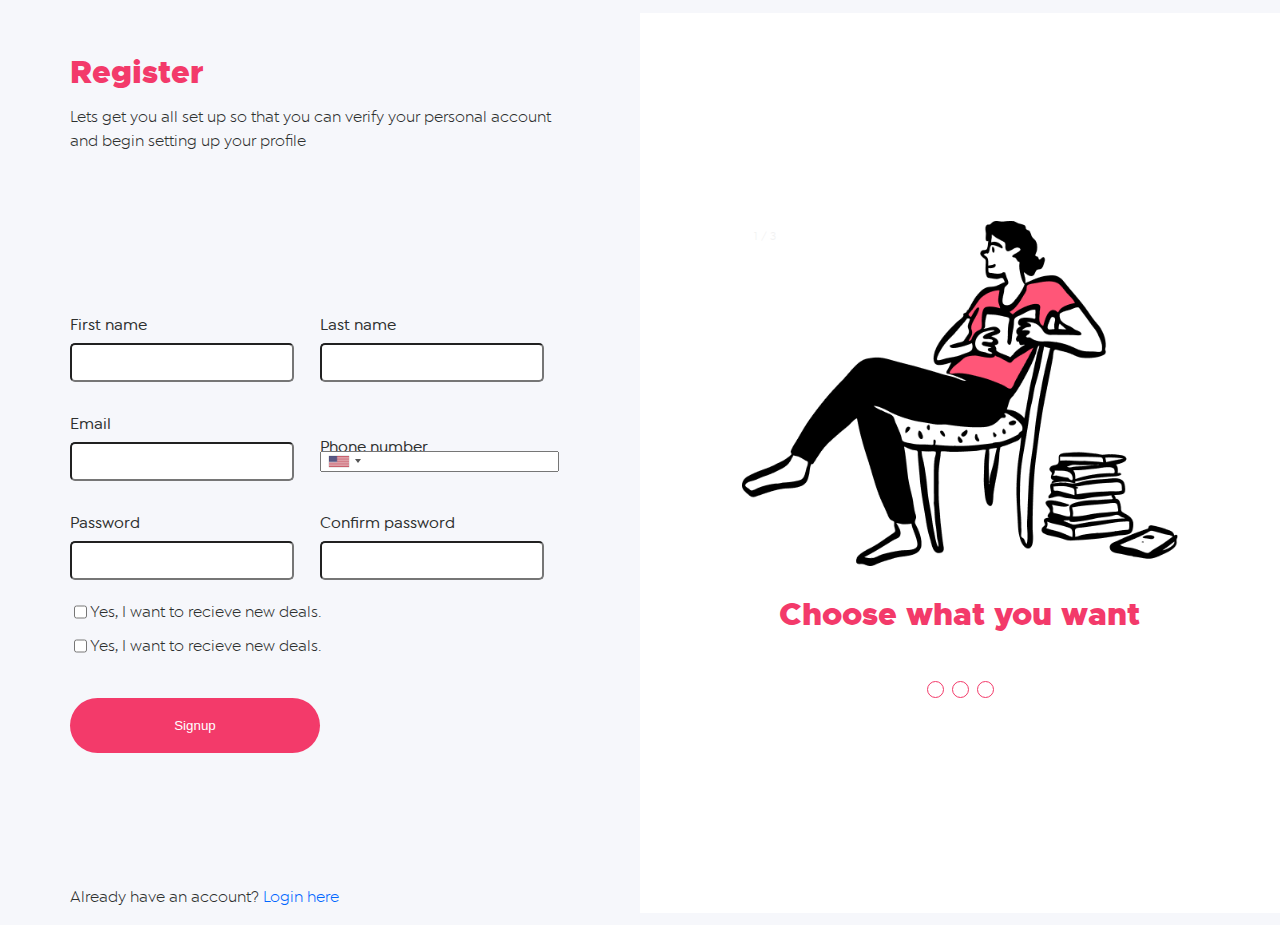
==== index.html @ 40d0e4e1 "Slider changes complete" ====
<!DOCTYPE html>
<!DOCTYPE html>
<html lang="en">
<head>
  <meta charset="UTF-8">
  <meta http-equiv="X-UA-Compatible" content="IE=edge">
  <meta name="viewport" content="width=device-width, initial-scale=1.0">
  <title>Signup</title>
  <link rel="stylesheet" href="css/style.css">
  <link rel="stylesheet" href="css/slider.css">
  <link rel="stylesheet" href="css/intlTelInput.css">
</head>
<body>
  <div class="content grid col-2 justify-center align-center">
    <div class="content-left-side">
      <div class="heading">
        <h1>Register</h1>
        <p>Lets get you all set up so that you can verify your personal account and begin setting up your profile</p>
      </div>

      <form class="form" action="">
        <div class="grid col-2 align-center">
          <div>
            <div class="textbox">
              <span>First name</span>
              <input type="text" class="text-input">
            </div>
          </div>
          <div>
            <div class="textbox">
              <span>Last name</span>
              <input type="text" class="text-input">
            </div>
          </div>
        </div>

        <div class="grid col-2 align-center mt-30">
          <div>
            <div class="textbox">
              <span>Email</span>
              <input type="text" class="text-input">
            </div>
          </div>
          <div>
            <div class="textbox">
              <span>Phone number</span>
              <input type="text" id="phone" name="phone" type="tel">
            </div>
          </div>
        </div>

        <div class="grid col-2 align-center mt-30">
          <div>
            <div class="textbox">
              <span>Password</span>
              <input type="text" class="text-input">
            </div>
          </div>
          <div>
            <div class="textbox">
              <span>Confirm password</span>
              <input type="text" class="text-input">
            </div>
          </div>
        </div>

        <!--checkbox-->
        <div class="checkbox mt-20">
          <div class="flex checkbox-input">
            <input type="checkbox" class="check-box">
            <span>Yes, I want to recieve new deals.</span>
          </div>
          <div class="flex checkbox-input">
            <input type="checkbox" class="check-box">
            <span>Yes, I want to recieve new deals.</span>
          </div>
        </div>

        <!--signup btn-->
        <div class="su-btn grid col-2">
          <button type="submit" class="mt-30 button red-btn">Signup</button>
        </div>

        <!--link-->
        <p class="login-link">Already have an account? <a href="#">Login here</a></p>
      </form>
    </div>

    <div class="image-right-side">
      <div>
        <div class="slideshow-container">

          <!-- Full-width images with number and caption text -->
          <div class="mySlides fade">
            <div class="numbertext">1 / 3</div>
            <img src="images/signup/1.png">
            <h1>Choose what you want</h1>
          </div>
        
          <div class="mySlides fade">
            <div class="numbertext">2 / 3</div>
            <img src="images/signup/su-2.svg">
            <h1>Buy for yourself or Send your gift to your loved one</h1>
          </div>
        
          <div class="mySlides fade">
            <div class="numbertext">3 / 3</div>
            <img src="images/signup/su-3.svg">
            <h1>Paid by you recieved by your loved one</h1>
          </div>
        
          <!-- Next and previous buttons -->
          <a class="prev" onclick="plusSlides(-1)">&#10094;</a>
          <a class="next" onclick="plusSlides(1)">&#10095;</a>
        </div>
        <br>
        
        <!-- The dots/circles -->
        <div style="text-align:center">
          <span class="dot" onclick="currentSlide(1)"></span>
          <span class="dot" onclick="currentSlide(2)"></span>
          <span class="dot" onclick="currentSlide(3)"></span>
        </div>
      </div>
    </div>
  </div>
<script src="js/jquery.min.js"></script>
<script src="js/intlTelInput.js"></script>
<script src="js/script.js"></script>
<script src="js/slider.js"></script>
<script>
  var input = document.querySelector("#phone");
  window.intlTelInput(input, {
    // allowDropdown: false,
    // autoHideDialCode: false,
    // autoPlaceholder: "off",
    // dropdownContainer: document.body,
    // excludeCountries: ["us"],
    // formatOnDisplay: false,
    // geoIpLookup: function(callback) {
    //   $.get("http://ipinfo.io", function() {}, "jsonp").always(function(resp) {
    //     var countryCode = (resp && resp.country) ? resp.country : "";
    //     callback(countryCode);
    //   });
    // },
    // hiddenInput: "full_number",
    // initialCountry: "auto",
    // localizedCountries: { 'de': 'Deutschland' },
    // nationalMode: false,
    // onlyCountries: ['us', 'gb', 'ch', 'ca', 'do'],
    // placeholderNumberType: "MOBILE",
    // preferredCountries: ['cn', 'jp'],
    // separateDialCode: true,
    utilsScript: "build/js/utils.js",
  });
</script>
</body>
</html>
---- css/style.css ----
@font-face {
  font-family: 'metropolisblack';
  src: url("../fonts/metropolis-black-webfont.woff2") format("woff2"), url("../fonts/metropolis-black-webfont.woff") format("woff");
  font-weight: normal;
  font-style: normal;
}

@font-face {
  font-family: 'metropolisbold';
  src: url("../fonts/metropolis-bold-webfont.woff2") format("woff2"), url("../fonts/metropolis-bold-webfont.woff") format("woff");
  font-weight: normal;
  font-style: normal;
}

@font-face {
  font-family: 'goldplaybold';
  src: url("../fonts/goldplay-bold-webfont.woff2") format("woff2"), url("../fonts/goldplay-bold-webfont.woff") format("woff");
  font-weight: normal;
  font-style: normal;
}

@font-face {
  font-family: 'goldplaymedium';
  src: url("../fonts/goldplay-medium-webfont.woff2") format("woff2"), url("../font/goldplay-medium-webfont.woff") format("woff");
  font-weight: normal;
  font-style: normal;
}

@font-face {
  font-family: 'goldplayregular';
  src: url("../fonts/goldplay-regular-webfont.woff2") format("woff2"), url("../font/goldplay-regular-webfont.woff") format("woff");
  font-weight: normal;
  font-style: normal;
}

@font-face {
  font-family: 'goldplaysemibold';
  src: url("../fonts/goldplay-semibold-webfont.woff2") format("woff2"), url("../fonts/goldplay-semibold-webfont.woff") format("woff");
  font-weight: normal;
  font-style: normal;
}

.grid {
  display: -ms-grid;
  display: grid;
}

.align-center {
  -webkit-box-align: center;
      -ms-flex-align: center;
          align-items: center;
}

.justify-center {
  -webkit-box-pack: center;
      -ms-flex-pack: center;
          justify-content: center;
}

.flex {
  display: -webkit-box;
  display: -ms-flexbox;
  display: flex;
  -ms-flex-wrap: wrap;
      flex-wrap: wrap;
}

.col-2 {
  -ms-grid-columns: 1fr 1fr;
      grid-template-columns: 1fr 1fr;
}

.col-12 {
  -ms-grid-columns: 1fr;
      grid-template-columns: 1fr;
}

h1, h2, h3, h4, h5, h6 {
  font-family: "metropolisblack";
  color: #F33A6A;
}

button {
  border: none;
  outline: none;
  border-radius: 50px;
  cursor: pointer;
  -webkit-transition: 0.3s ease-out;
  transition: 0.3s ease-out;
}

button:hover {
  -webkit-transition: 0.3s ease-in;
  transition: 0.3s ease-in;
  -webkit-box-shadow: 0px 0px 10px 0px #F33A6A;
          box-shadow: 0px 0px 10px 0px #F33A6A;
}

a {
  text-decoration: none;
  color: #0066FF;
}

.container {
  width: 1740px;
  margin: 0 auto;
}

.mt-20 {
  margin-top: 1.25rem;
}

.mt-30 {
  margin-top: 1.875rem;
}

.red-btn {
  background: #F33A6A;
  color: #ffffff;
}

.button {
  padding: 20px 10px;
  text-align: center;
}

body {
  color: #2E302F;
  font-family: "goldplayregular";
  background: #F6F7FB;
  line-height: 1.5rem;
  margin: 0;
  padding: 0;
}

body .content .content-left-side {
  margin: 0px 70px;
}

body .content .content-left-side .heading {
  margin: 60px 0px 160px;
}

body .content .content-left-side .form {
  margin-top: 80px;
}

body .content .content-left-side .form .textbox {
  position: relative;
}

body .content .content-left-side .form .textbox span {
  position: absolute;
  top: 0;
  left: 0;
  font-family: "goldplaymedium";
}

body .content .content-left-side .form .textbox .text-input {
  margin: 30px 0 0;
  padding: 10px 10px;
  border-radius: 5px;
  outline: none;
  width: 80%;
}

body .content .content-left-side .form .checkbox .checkbox-input {
  margin: 0 0 0.625rem 0;
}

body .content .content-left-side .form .login-link {
  margin-top: 132px;
}

body .content .image-right-side {
  background: #ffffff;
  height: 100vh;
  display: -webkit-box;
  display: -ms-flexbox;
  display: flex;
  -webkit-box-align: center;
      -ms-flex-align: center;
          align-items: center;
  -webkit-box-pack: center;
      -ms-flex-pack: center;
          justify-content: center;
}

body .content .image-right-side img {
  width: 100%;
}
/*# sourceMappingURL=style.css.map */
---- css/slider.css ----
/* Slideshow container */
.slideshow-container {
    max-width: 1000px;
    position: relative;
    margin: auto;
  }
  
  /* Hide the images by default */
  .mySlides {
    display: none;
    text-align: center;
    width: 80%;
    margin: 0 auto;
    line-height: 1.3;
  }
  
  /* Next & previous buttons */
  .prev, .next {
    cursor: pointer;
    position: absolute;
    top: 50%;
    width: auto;
    margin-top: -22px;
    padding: 16px;
    color: white;
    font-weight: bold;
    font-size: 18px;
    transition: 0.6s ease;
    border-radius: 0 3px 3px 0;
    user-select: none;
  }
  
  /* Position the "next button" to the right */
  .next {
    right: 0;
    border-radius: 3px 0 0 3px;
  }
  
  /* On hover, add a black background color with a little bit see-through */
  .prev:hover, .next:hover {
    background-color: rgba(0,0,0,0.8);
  }
  
  /* Caption text */
  .text {
    color: #f2f2f2;
    font-size: 15px;
    padding: 8px 12px;
    position: absolute;
    bottom: 8px;
    width: 100%;
    text-align: center;
  }
  
  /* Number text (1/3 etc) */
  .numbertext {
    color: #f2f2f2;
    font-size: 12px;
    padding: 8px 12px;
    position: absolute;
    top: 0;
  }
  
  /* The dots/bullets/indicators */
  .dot {
    cursor: pointer;
    height: 15px;
    width: 15px;
    margin: 0 2px;
    border: 1px solid #F33A6A;
    border-radius: 50%;
    display: inline-block;
    transition: background-color 0.6s ease;
  }
  
  .active, .dot:hover {
    background-color: #F33A6A;
  }
  
  /* Fading animation */
  .fade {
    -webkit-animation-name: fade;
    -webkit-animation-duration: 1.5s;
    animation-name: fade;
    animation-duration: 1.5s;
  }
  
  @-webkit-keyframes fade {
    from {opacity: .4}
    to {opacity: 1}
  }
  
  @keyframes fade {
    from {opacity: .4}
    to {opacity: 1}
  }
---- css/intlTelInput.css ----
.iti {
  position: relative;
  top: 0.9rem; 
  left: 0;}
  .iti * {
    box-sizing: border-box;
    -moz-box-sizing: border-box; }
  .iti__hide {
    display: none; }
  .iti__v-hide {
    visibility: hidden; }
  .iti input, .iti input[type=text], .iti input[type=tel] {
    position: relative;
    z-index: 0;
    margin-top: 0 !important;
    margin-bottom: 0 !important;
    padding-right: 36px;
    margin-right: 0; }
  .iti__flag-container {
    position: absolute;
    top: 0;
    bottom: 0;
    right: 0;
    padding: 1px; }
  .iti__selected-flag {
    z-index: 1;
    position: relative;
    display: flex;
    align-items: center;
    height: 100%;
    padding: 0 6px 0 8px; }
  .iti__arrow {
    margin-left: 6px;
    width: 0;
    height: 0;
    border-left: 3px solid transparent;
    border-right: 3px solid transparent;
    border-top: 4px solid #555; }
    .iti__arrow--up {
      border-top: none;
      border-bottom: 4px solid #555; }
  .iti__country-list {
    position: absolute;
    z-index: 2;
    list-style: none;
    text-align: left;
    padding: 0;
    margin: 0 0 0 -1px;
    box-shadow: 1px 1px 4px rgba(0, 0, 0, 0.2);
    background-color: white;
    border: 1px solid #CCC;
    white-space: nowrap;
    max-height: 200px;
    overflow-y: scroll;
    -webkit-overflow-scrolling: touch; }
    .iti__country-list--dropup {
      bottom: 100%;
      margin-bottom: -1px; }
    @media (max-width: 500px) {
      .iti__country-list {
        white-space: normal; } }
  .iti__flag-box {
    display: inline-block;
    width: 20px; }
  .iti__divider {
    padding-bottom: 5px;
    margin-bottom: 5px;
    border-bottom: 1px solid #CCC; }
  .iti__country {
    padding: 5px 10px;
    outline: none; }
  .iti__dial-code {
    color: #999; }
  .iti__country.iti__highlight {
    background-color: rgba(0, 0, 0, 0.05); }
  .iti__flag-box, .iti__country-name, .iti__dial-code {
    vertical-align: middle; }
  .iti__flag-box, .iti__country-name {
    margin-right: 6px; }
  .iti--allow-dropdown input, .iti--allow-dropdown input[type=text], .iti--allow-dropdown input[type=tel], .iti--separate-dial-code input, .iti--separate-dial-code input[type=text], .iti--separate-dial-code input[type=tel] {
    padding-right: 6px;
    padding-left: 52px;
    margin-left: 0; }
  .iti--allow-dropdown .iti__flag-container, .iti--separate-dial-code .iti__flag-container {
    right: auto;
    left: 0; }
  .iti--allow-dropdown .iti__flag-container:hover {
    cursor: pointer; }
    .iti--allow-dropdown .iti__flag-container:hover .iti__selected-flag {
      background-color: rgba(0, 0, 0, 0.05); }
  .iti--allow-dropdown input[disabled] + .iti__flag-container:hover,
  .iti--allow-dropdown input[readonly] + .iti__flag-container:hover {
    cursor: default; }
    .iti--allow-dropdown input[disabled] + .iti__flag-container:hover .iti__selected-flag,
    .iti--allow-dropdown input[readonly] + .iti__flag-container:hover .iti__selected-flag {
      background-color: transparent; }
  .iti--separate-dial-code .iti__selected-flag {
    background-color: rgba(0, 0, 0, 0.05); }
  .iti--separate-dial-code .iti__selected-dial-code {
    margin-left: 6px; }
  .iti--container {
    position: absolute;
    top: -1000px;
    left: -1000px;
    z-index: 1060;
    padding: 1px; }
    .iti--container:hover {
      cursor: pointer; }

.iti-mobile .iti--container {
  top: 30px;
  bottom: 30px;
  left: 30px;
  right: 30px;
  position: fixed; }

.iti-mobile .iti__country-list {
  max-height: 100%;
  width: 100%; }

.iti-mobile .iti__country {
  padding: 10px 10px;
  line-height: 1.5em; }

.iti__flag {
  width: 20px; }
  .iti__flag.iti__be {
    width: 18px; }
  .iti__flag.iti__ch {
    width: 15px; }
  .iti__flag.iti__mc {
    width: 19px; }
  .iti__flag.iti__ne {
    width: 18px; }
  .iti__flag.iti__np {
    width: 13px; }
  .iti__flag.iti__va {
    width: 15px; }
  @media (-webkit-min-device-pixel-ratio: 2), (min-resolution: 192dpi) {
    .iti__flag {
      background-size: 5652px 15px; } }
  .iti__flag.iti__ac {
    height: 10px;
    background-position: 0px 0px; }
  .iti__flag.iti__ad {
    height: 14px;
    background-position: -22px 0px; }
  .iti__flag.iti__ae {
    height: 10px;
    background-position: -44px 0px; }
  .iti__flag.iti__af {
    height: 14px;
    background-position: -66px 0px; }
  .iti__flag.iti__ag {
    height: 14px;
    background-position: -88px 0px; }
  .iti__flag.iti__ai {
    height: 10px;
    background-position: -110px 0px; }
  .iti__flag.iti__al {
    height: 15px;
    background-position: -132px 0px; }
  .iti__flag.iti__am {
    height: 10px;
    background-position: -154px 0px; }
  .iti__flag.iti__ao {
    height: 14px;
    background-position: -176px 0px; }
  .iti__flag.iti__aq {
    height: 14px;
    background-position: -198px 0px; }
  .iti__flag.iti__ar {
    height: 13px;
    background-position: -220px 0px; }
  .iti__flag.iti__as {
    height: 10px;
    background-position: -242px 0px; }
  .iti__flag.iti__at {
    height: 14px;
    background-position: -264px 0px; }
  .iti__flag.iti__au {
    height: 10px;
    background-position: -286px 0px; }
  .iti__flag.iti__aw {
    height: 14px;
    background-position: -308px 0px; }
  .iti__flag.iti__ax {
    height: 13px;
    background-position: -330px 0px; }
  .iti__flag.iti__az {
    height: 10px;
    background-position: -352px 0px; }
  .iti__flag.iti__ba {
    height: 10px;
    background-position: -374px 0px; }
  .iti__flag.iti__bb {
    height: 14px;
    background-position: -396px 0px; }
  .iti__flag.iti__bd {
    height: 12px;
    background-position: -418px 0px; }
  .iti__flag.iti__be {
    height: 15px;
    background-position: -440px 0px; }
  .iti__flag.iti__bf {
    height: 14px;
    background-position: -460px 0px; }
  .iti__flag.iti__bg {
    height: 12px;
    background-position: -482px 0px; }
  .iti__flag.iti__bh {
    height: 12px;
    background-position: -504px 0px; }
  .iti__flag.iti__bi {
    height: 12px;
    background-position: -526px 0px; }
  .iti__flag.iti__bj {
    height: 14px;
    background-position: -548px 0px; }
  .iti__flag.iti__bl {
    height: 14px;
    background-position: -570px 0px; }
  .iti__flag.iti__bm {
    height: 10px;
    background-position: -592px 0px; }
  .iti__flag.iti__bn {
    height: 10px;
    background-position: -614px 0px; }
  .iti__flag.iti__bo {
    height: 14px;
    background-position: -636px 0px; }
  .iti__flag.iti__bq {
    height: 14px;
    background-position: -658px 0px; }
  .iti__flag.iti__br {
    height: 14px;
    background-position: -680px 0px; }
  .iti__flag.iti__bs {
    height: 10px;
    background-position: -702px 0px; }
  .iti__flag.iti__bt {
    height: 14px;
    background-position: -724px 0px; }
  .iti__flag.iti__bv {
    height: 15px;
    background-position: -746px 0px; }
  .iti__flag.iti__bw {
    height: 14px;
    background-position: -768px 0px; }
  .iti__flag.iti__by {
    height: 10px;
    background-position: -790px 0px; }
  .iti__flag.iti__bz {
    height: 14px;
    background-position: -812px 0px; }
  .iti__flag.iti__ca {
    height: 10px;
    background-position: -834px 0px; }
  .iti__flag.iti__cc {
    height: 10px;
    background-position: -856px 0px; }
  .iti__flag.iti__cd {
    height: 15px;
    background-position: -878px 0px; }
  .iti__flag.iti__cf {
    height: 14px;
    background-position: -900px 0px; }
  .iti__flag.iti__cg {
    height: 14px;
    background-position: -922px 0px; }
  .iti__flag.iti__ch {
    height: 15px;
    background-position: -944px 0px; }
  .iti__flag.iti__ci {
    height: 14px;
    background-position: -961px 0px; }
  .iti__flag.iti__ck {
    height: 10px;
    background-position: -983px 0px; }
  .iti__flag.iti__cl {
    height: 14px;
    background-position: -1005px 0px; }
  .iti__flag.iti__cm {
    height: 14px;
    background-position: -1027px 0px; }
  .iti__flag.iti__cn {
    height: 14px;
    background-position: -1049px 0px; }
  .iti__flag.iti__co {
    height: 14px;
    background-position: -1071px 0px; }
  .iti__flag.iti__cp {
    height: 14px;
    background-position: -1093px 0px; }
  .iti__flag.iti__cr {
    height: 12px;
    background-position: -1115px 0px; }
  .iti__flag.iti__cu {
    height: 10px;
    background-position: -1137px 0px; }
  .iti__flag.iti__cv {
    height: 12px;
    background-position: -1159px 0px; }
  .iti__flag.iti__cw {
    height: 14px;
    background-position: -1181px 0px; }
  .iti__flag.iti__cx {
    height: 10px;
    background-position: -1203px 0px; }
  .iti__flag.iti__cy {
    height: 14px;
    background-position: -1225px 0px; }
  .iti__flag.iti__cz {
    height: 14px;
    background-position: -1247px 0px; }
  .iti__flag.iti__de {
    height: 12px;
    background-position: -1269px 0px; }
  .iti__flag.iti__dg {
    height: 10px;
    background-position: -1291px 0px; }
  .iti__flag.iti__dj {
    height: 14px;
    background-position: -1313px 0px; }
  .iti__flag.iti__dk {
    height: 15px;
    background-position: -1335px 0px; }
  .iti__flag.iti__dm {
    height: 10px;
    background-position: -1357px 0px; }
  .iti__flag.iti__do {
    height: 14px;
    background-position: -1379px 0px; }
  .iti__flag.iti__dz {
    height: 14px;
    background-position: -1401px 0px; }
  .iti__flag.iti__ea {
    height: 14px;
    background-position: -1423px 0px; }
  .iti__flag.iti__ec {
    height: 14px;
    background-position: -1445px 0px; }
  .iti__flag.iti__ee {
    height: 13px;
    background-position: -1467px 0px; }
  .iti__flag.iti__eg {
    height: 14px;
    background-position: -1489px 0px; }
  .iti__flag.iti__eh {
    height: 10px;
    background-position: -1511px 0px; }
  .iti__flag.iti__er {
    height: 10px;
    background-position: -1533px 0px; }
  .iti__flag.iti__es {
    height: 14px;
    background-position: -1555px 0px; }
  .iti__flag.iti__et {
    height: 10px;
    background-position: -1577px 0px; }
  .iti__flag.iti__eu {
    height: 14px;
    background-position: -1599px 0px; }
  .iti__flag.iti__fi {
    height: 12px;
    background-position: -1621px 0px; }
  .iti__flag.iti__fj {
    height: 10px;
    background-position: -1643px 0px; }
  .iti__flag.iti__fk {
    height: 10px;
    background-position: -1665px 0px; }
  .iti__flag.iti__fm {
    height: 11px;
    background-position: -1687px 0px; }
  .iti__flag.iti__fo {
    height: 15px;
    background-position: -1709px 0px; }
  .iti__flag.iti__fr {
    height: 14px;
    background-position: -1731px 0px; }
  .iti__flag.iti__ga {
    height: 15px;
    background-position: -1753px 0px; }
  .iti__flag.iti__gb {
    height: 10px;
    background-position: -1775px 0px; }
  .iti__flag.iti__gd {
    height: 12px;
    background-position: -1797px 0px; }
  .iti__flag.iti__ge {
    height: 14px;
    background-position: -1819px 0px; }
  .iti__flag.iti__gf {
    height: 14px;
    background-position: -1841px 0px; }
  .iti__flag.iti__gg {
    height: 14px;
    background-position: -1863px 0px; }
  .iti__flag.iti__gh {
    height: 14px;
    background-position: -1885px 0px; }
  .iti__flag.iti__gi {
    height: 10px;
    background-position: -1907px 0px; }
  .iti__flag.iti__gl {
    height: 14px;
    background-position: -1929px 0px; }
  .iti__flag.iti__gm {
    height: 14px;
    background-position: -1951px 0px; }
  .iti__flag.iti__gn {
    height: 14px;
    background-position: -1973px 0px; }
  .iti__flag.iti__gp {
    height: 14px;
    background-position: -1995px 0px; }
  .iti__flag.iti__gq {
    height: 14px;
    background-position: -2017px 0px; }
  .iti__flag.iti__gr {
    height: 14px;
    background-position: -2039px 0px; }
  .iti__flag.iti__gs {
    height: 10px;
    background-position: -2061px 0px; }
  .iti__flag.iti__gt {
    height: 13px;
    background-position: -2083px 0px; }
  .iti__flag.iti__gu {
    height: 11px;
    background-position: -2105px 0px; }
  .iti__flag.iti__gw {
    height: 10px;
    background-position: -2127px 0px; }
  .iti__flag.iti__gy {
    height: 12px;
    background-position: -2149px 0px; }
  .iti__flag.iti__hk {
    height: 14px;
    background-position: -2171px 0px; }
  .iti__flag.iti__hm {
    height: 10px;
    background-position: -2193px 0px; }
  .iti__flag.iti__hn {
    height: 10px;
    background-position: -2215px 0px; }
  .iti__flag.iti__hr {
    height: 10px;
    background-position: -2237px 0px; }
  .iti__flag.iti__ht {
    height: 12px;
    background-position: -2259px 0px; }
  .iti__flag.iti__hu {
    height: 10px;
    background-position: -2281px 0px; }
  .iti__flag.iti__ic {
    height: 14px;
    background-position: -2303px 0px; }
  .iti__flag.iti__id {
    height: 14px;
    background-position: -2325px 0px; }
  .iti__flag.iti__ie {
    height: 10px;
    background-position: -2347px 0px; }
  .iti__flag.iti__il {
    height: 15px;
    background-position: -2369px 0px; }
  .iti__flag.iti__im {
    height: 10px;
    background-position: -2391px 0px; }
  .iti__flag.iti__in {
    height: 14px;
    background-position: -2413px 0px; }
  .iti__flag.iti__io {
    height: 10px;
    background-position: -2435px 0px; }
  .iti__flag.iti__iq {
    height: 14px;
    background-position: -2457px 0px; }
  .iti__flag.iti__ir {
    height: 12px;
    background-position: -2479px 0px; }
  .iti__flag.iti__is {
    height: 15px;
    background-position: -2501px 0px; }
  .iti__flag.iti__it {
    height: 14px;
    background-position: -2523px 0px; }
  .iti__flag.iti__je {
    height: 12px;
    background-position: -2545px 0px; }
  .iti__flag.iti__jm {
    height: 10px;
    background-position: -2567px 0px; }
  .iti__flag.iti__jo {
    height: 10px;
    background-position: -2589px 0px; }
  .iti__flag.iti__jp {
    height: 14px;
    background-position: -2611px 0px; }
  .iti__flag.iti__ke {
    height: 14px;
    background-position: -2633px 0px; }
  .iti__flag.iti__kg {
    height: 12px;
    background-position: -2655px 0px; }
  .iti__flag.iti__kh {
    height: 13px;
    background-position: -2677px 0px; }
  .iti__flag.iti__ki {
    height: 10px;
    background-position: -2699px 0px; }
  .iti__flag.iti__km {
    height: 12px;
    background-position: -2721px 0px; }
  .iti__flag.iti__kn {
    height: 14px;
    background-position: -2743px 0px; }
  .iti__flag.iti__kp {
    height: 10px;
    background-position: -2765px 0px; }
  .iti__flag.iti__kr {
    height: 14px;
    background-position: -2787px 0px; }
  .iti__flag.iti__kw {
    height: 10px;
    background-position: -2809px 0px; }
  .iti__flag.iti__ky {
    height: 10px;
    background-position: -2831px 0px; }
  .iti__flag.iti__kz {
    height: 10px;
    background-position: -2853px 0px; }
  .iti__flag.iti__la {
    height: 14px;
    background-position: -2875px 0px; }
  .iti__flag.iti__lb {
    height: 14px;
    background-position: -2897px 0px; }
  .iti__flag.iti__lc {
    height: 10px;
    background-position: -2919px 0px; }
  .iti__flag.iti__li {
    height: 12px;
    background-position: -2941px 0px; }
  .iti__flag.iti__lk {
    height: 10px;
    background-position: -2963px 0px; }
  .iti__flag.iti__lr {
    height: 11px;
    background-position: -2985px 0px; }
  .iti__flag.iti__ls {
    height: 14px;
    background-position: -3007px 0px; }
  .iti__flag.iti__lt {
    height: 12px;
    background-position: -3029px 0px; }
  .iti__flag.iti__lu {
    height: 12px;
    background-position: -3051px 0px; }
  .iti__flag.iti__lv {
    height: 10px;
    background-position: -3073px 0px; }
  .iti__flag.iti__ly {
    height: 10px;
    background-position: -3095px 0px; }
  .iti__flag.iti__ma {
    height: 14px;
    background-position: -3117px 0px; }
  .iti__flag.iti__mc {
    height: 15px;
    background-position: -3139px 0px; }
  .iti__flag.iti__md {
    height: 10px;
    background-position: -3160px 0px; }
  .iti__flag.iti__me {
    height: 10px;
    background-position: -3182px 0px; }
  .iti__flag.iti__mf {
    height: 14px;
    background-position: -3204px 0px; }
  .iti__flag.iti__mg {
    height: 14px;
    background-position: -3226px 0px; }
  .iti__flag.iti__mh {
    height: 11px;
    background-position: -3248px 0px; }
  .iti__flag.iti__mk {
    height: 10px;
    background-position: -3270px 0px; }
  .iti__flag.iti__ml {
    height: 14px;
    background-position: -3292px 0px; }
  .iti__flag.iti__mm {
    height: 14px;
    background-position: -3314px 0px; }
  .iti__flag.iti__mn {
    height: 10px;
    background-position: -3336px 0px; }
  .iti__flag.iti__mo {
    height: 14px;
    background-position: -3358px 0px; }
  .iti__flag.iti__mp {
    height: 10px;
    background-position: -3380px 0px; }
  .iti__flag.iti__mq {
    height: 14px;
    background-position: -3402px 0px; }
  .iti__flag.iti__mr {
    height: 14px;
    background-position: -3424px 0px; }
  .iti__flag.iti__ms {
    height: 10px;
    background-position: -3446px 0px; }
  .iti__flag.iti__mt {
    height: 14px;
    background-position: -3468px 0px; }
  .iti__flag.iti__mu {
    height: 14px;
    background-position: -3490px 0px; }
  .iti__flag.iti__mv {
    height: 14px;
    background-position: -3512px 0px; }
  .iti__flag.iti__mw {
    height: 14px;
    background-position: -3534px 0px; }
  .iti__flag.iti__mx {
    height: 12px;
    background-position: -3556px 0px; }
  .iti__flag.iti__my {
    height: 10px;
    background-position: -3578px 0px; }
  .iti__flag.iti__mz {
    height: 14px;
    background-position: -3600px 0px; }
  .iti__flag.iti__na {
    height: 14px;
    background-position: -3622px 0px; }
  .iti__flag.iti__nc {
    height: 10px;
    background-position: -3644px 0px; }
  .iti__flag.iti__ne {
    height: 15px;
    background-position: -3666px 0px; }
  .iti__flag.iti__nf {
    height: 10px;
    background-position: -3686px 0px; }
  .iti__flag.iti__ng {
    height: 10px;
    background-position: -3708px 0px; }
  .iti__flag.iti__ni {
    height: 12px;
    background-position: -3730px 0px; }
  .iti__flag.iti__nl {
    height: 14px;
    background-position: -3752px 0px; }
  .iti__flag.iti__no {
    height: 15px;
    background-position: -3774px 0px; }
  .iti__flag.iti__np {
    height: 15px;
    background-position: -3796px 0px; }
  .iti__flag.iti__nr {
    height: 10px;
    background-position: -3811px 0px; }
  .iti__flag.iti__nu {
    height: 10px;
    background-position: -3833px 0px; }
  .iti__flag.iti__nz {
    height: 10px;
    background-position: -3855px 0px; }
  .iti__flag.iti__om {
    height: 10px;
    background-position: -3877px 0px; }
  .iti__flag.iti__pa {
    height: 14px;
    background-position: -3899px 0px; }
  .iti__flag.iti__pe {
    height: 14px;
    background-position: -3921px 0px; }
  .iti__flag.iti__pf {
    height: 14px;
    background-position: -3943px 0px; }
  .iti__flag.iti__pg {
    height: 15px;
    background-position: -3965px 0px; }
  .iti__flag.iti__ph {
    height: 10px;
    background-position: -3987px 0px; }
  .iti__flag.iti__pk {
    height: 14px;
    background-position: -4009px 0px; }
  .iti__flag.iti__pl {
    height: 13px;
    background-position: -4031px 0px; }
  .iti__flag.iti__pm {
    height: 14px;
    background-position: -4053px 0px; }
  .iti__flag.iti__pn {
    height: 10px;
    background-position: -4075px 0px; }
  .iti__flag.iti__pr {
    height: 14px;
    background-position: -4097px 0px; }
  .iti__flag.iti__ps {
    height: 10px;
    background-position: -4119px 0px; }
  .iti__flag.iti__pt {
    height: 14px;
    background-position: -4141px 0px; }
  .iti__flag.iti__pw {
    height: 13px;
    background-position: -4163px 0px; }
  .iti__flag.iti__py {
    height: 11px;
    background-position: -4185px 0px; }
  .iti__flag.iti__qa {
    height: 8px;
    background-position: -4207px 0px; }
  .iti__flag.iti__re {
    height: 14px;
    background-position: -4229px 0px; }
  .iti__flag.iti__ro {
    height: 14px;
    background-position: -4251px 0px; }
  .iti__flag.iti__rs {
    height: 14px;
    background-position: -4273px 0px; }
  .iti__flag.iti__ru {
    height: 14px;
    background-position: -4295px 0px; }
  .iti__flag.iti__rw {
    height: 14px;
    background-position: -4317px 0px; }
  .iti__flag.iti__sa {
    height: 14px;
    background-position: -4339px 0px; }
  .iti__flag.iti__sb {
    height: 10px;
    background-position: -4361px 0px; }
  .iti__flag.iti__sc {
    height: 10px;
    background-position: -4383px 0px; }
  .iti__flag.iti__sd {
    height: 10px;
    background-position: -4405px 0px; }
  .iti__flag.iti__se {
    height: 13px;
    background-position: -4427px 0px; }
  .iti__flag.iti__sg {
    height: 14px;
    background-position: -4449px 0px; }
  .iti__flag.iti__sh {
    height: 10px;
    background-position: -4471px 0px; }
  .iti__flag.iti__si {
    height: 10px;
    background-position: -4493px 0px; }
  .iti__flag.iti__sj {
    height: 15px;
    background-position: -4515px 0px; }
  .iti__flag.iti__sk {
    height: 14px;
    background-position: -4537px 0px; }
  .iti__flag.iti__sl {
    height: 14px;
    background-position: -4559px 0px; }
  .iti__flag.iti__sm {
    height: 15px;
    background-position: -4581px 0px; }
  .iti__flag.iti__sn {
    height: 14px;
    background-position: -4603px 0px; }
  .iti__flag.iti__so {
    height: 14px;
    background-position: -4625px 0px; }
  .iti__flag.iti__sr {
    height: 14px;
    background-position: -4647px 0px; }
  .iti__flag.iti__ss {
    height: 10px;
    background-position: -4669px 0px; }
  .iti__flag.iti__st {
    height: 10px;
    background-position: -4691px 0px; }
  .iti__flag.iti__sv {
    height: 12px;
    background-position: -4713px 0px; }
  .iti__flag.iti__sx {
    height: 14px;
    background-position: -4735px 0px; }
  .iti__flag.iti__sy {
    height: 14px;
    background-position: -4757px 0px; }
  .iti__flag.iti__sz {
    height: 14px;
    background-position: -4779px 0px; }
  .iti__flag.iti__ta {
    height: 10px;
    background-position: -4801px 0px; }
  .iti__flag.iti__tc {
    height: 10px;
    background-position: -4823px 0px; }
  .iti__flag.iti__td {
    height: 14px;
    background-position: -4845px 0px; }
  .iti__flag.iti__tf {
    height: 14px;
    background-position: -4867px 0px; }
  .iti__flag.iti__tg {
    height: 13px;
    background-position: -4889px 0px; }
  .iti__flag.iti__th {
    height: 14px;
    background-position: -4911px 0px; }
  .iti__flag.iti__tj {
    height: 10px;
    background-position: -4933px 0px; }
  .iti__flag.iti__tk {
    height: 10px;
    background-position: -4955px 0px; }
  .iti__flag.iti__tl {
    height: 10px;
    background-position: -4977px 0px; }
  .iti__flag.iti__tm {
    height: 14px;
    background-position: -4999px 0px; }
  .iti__flag.iti__tn {
    height: 14px;
    background-position: -5021px 0px; }
  .iti__flag.iti__to {
    height: 10px;
    background-position: -5043px 0px; }
  .iti__flag.iti__tr {
    height: 14px;
    background-position: -5065px 0px; }
  .iti__flag.iti__tt {
    height: 12px;
    background-position: -5087px 0px; }
  .iti__flag.iti__tv {
    height: 10px;
    background-position: -5109px 0px; }
  .iti__flag.iti__tw {
    height: 14px;
    background-position: -5131px 0px; }
  .iti__flag.iti__tz {
    height: 14px;
    background-position: -5153px 0px; }
  .iti__flag.iti__ua {
    height: 14px;
    background-position: -5175px 0px; }
  .iti__flag.iti__ug {
    height: 14px;
    background-position: -5197px 0px; }
  .iti__flag.iti__um {
    height: 11px;
    background-position: -5219px 0px; }
  .iti__flag.iti__un {
    height: 14px;
    background-position: -5241px 0px; }
  .iti__flag.iti__us {
    height: 11px;
    background-position: -5263px 0px; }
  .iti__flag.iti__uy {
    height: 14px;
    background-position: -5285px 0px; }
  .iti__flag.iti__uz {
    height: 10px;
    background-position: -5307px 0px; }
  .iti__flag.iti__va {
    height: 15px;
    background-position: -5329px 0px; }
  .iti__flag.iti__vc {
    height: 14px;
    background-position: -5346px 0px; }
  .iti__flag.iti__ve {
    height: 14px;
    background-position: -5368px 0px; }
  .iti__flag.iti__vg {
    height: 10px;
    background-position: -5390px 0px; }
  .iti__flag.iti__vi {
    height: 14px;
    background-position: -5412px 0px; }
  .iti__flag.iti__vn {
    height: 14px;
    background-position: -5434px 0px; }
  .iti__flag.iti__vu {
    height: 12px;
    background-position: -5456px 0px; }
  .iti__flag.iti__wf {
    height: 14px;
    background-position: -5478px 0px; }
  .iti__flag.iti__ws {
    height: 10px;
    background-position: -5500px 0px; }
  .iti__flag.iti__xk {
    height: 15px;
    background-position: -5522px 0px; }
  .iti__flag.iti__ye {
    height: 14px;
    background-position: -5544px 0px; }
  .iti__flag.iti__yt {
    height: 14px;
    background-position: -5566px 0px; }
  .iti__flag.iti__za {
    height: 14px;
    background-position: -5588px 0px; }
  .iti__flag.iti__zm {
    height: 14px;
    background-position: -5610px 0px; }
  .iti__flag.iti__zw {
    height: 10px;
    background-position: -5632px 0px; }

.iti__flag {
  height: 15px;
  box-shadow: 0px 0px 1px 0px #888;
  background-image: url("../images/flags.png");
  background-repeat: no-repeat;
  background-color: #DBDBDB;
  background-position: 20px 0; }
  @media (-webkit-min-device-pixel-ratio: 2), (min-resolution: 192dpi) {
    .iti__flag {
      background-image: url("../images/flags@2x.png"); } }

.iti__flag.iti__np {
  background-color: transparent; }
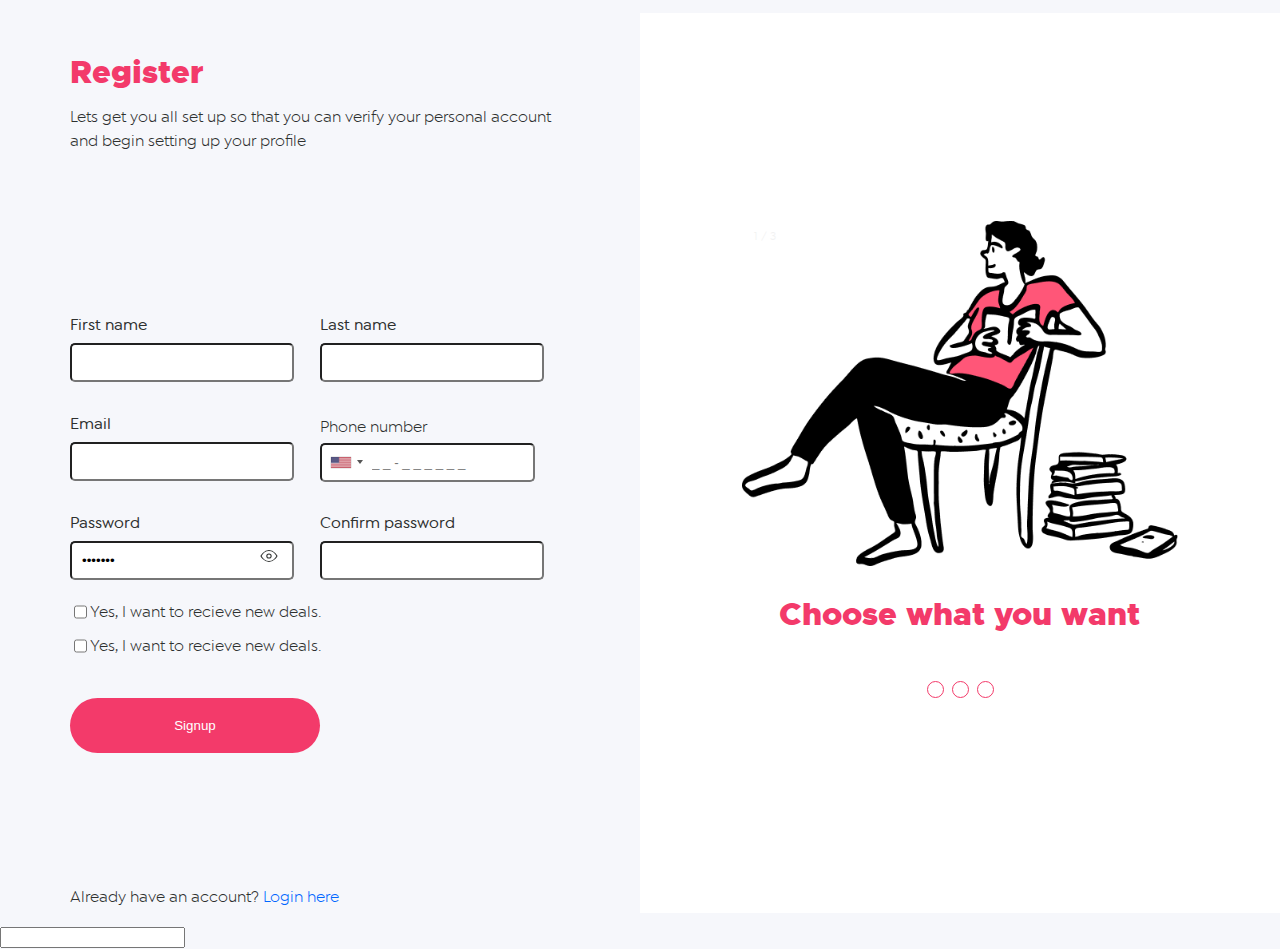
==== commit ac9d6327: "password and phone number textbox work compelted" ====
--- a/index.html
+++ b/index.html
@@ -42,10 +42,8 @@
             </div>
           </div>
           <div>
-            <div class="textbox">
-              <span>Phone number</span>
-              <input type="text" id="phone" name="phone" type="tel">
-            </div>
+            <span>Phone number</span>
+            <input type="number" id="phone" name="phone" type="tel" placeholder="_ _ - _ _ _ _ _ _">
           </div>
         </div>
 
@@ -53,7 +51,10 @@
           <div>
             <div class="textbox">
               <span>Password</span>
-              <input type="text" class="text-input">
+              <input type="password" class="text-input"  value="FakePSW" id="myInput">
+              <div class="eyebox">
+                <span class="pass-eye" onclick="showPassword()"></span>
+              </div>
             </div>
           </div>
           <div>
@@ -124,35 +125,11 @@
       </div>
     </div>
   </div>
+  <input type="password">
+
 <script src="js/jquery.min.js"></script>
 <script src="js/intlTelInput.js"></script>
 <script src="js/script.js"></script>
 <script src="js/slider.js"></script>
-<script>
-  var input = document.querySelector("#phone");
-  window.intlTelInput(input, {
-    // allowDropdown: false,
-    // autoHideDialCode: false,
-    // autoPlaceholder: "off",
-    // dropdownContainer: document.body,
-    // excludeCountries: ["us"],
-    // formatOnDisplay: false,
-    // geoIpLookup: function(callback) {
-    //   $.get("http://ipinfo.io", function() {}, "jsonp").always(function(resp) {
-    //     var countryCode = (resp && resp.country) ? resp.country : "";
-    //     callback(countryCode);
-    //   });
-    // },
-    // hiddenInput: "full_number",
-    // initialCountry: "auto",
-    // localizedCountries: { 'de': 'Deutschland' },
-    // nationalMode: false,
-    // onlyCountries: ['us', 'gb', 'ch', 'ca', 'do'],
-    // placeholderNumberType: "MOBILE",
-    // preferredCountries: ['cn', 'jp'],
-    // separateDialCode: true,
-    utilsScript: "build/js/utils.js",
-  });
-</script>
 </body>
 </html>--- a/css/style.css
+++ b/css/style.css
@@ -162,6 +162,22 @@
   border-radius: 5px;
   outline: none;
   width: 80%;
+}
+
+body .content .content-left-side .form .textbox .eyebox {
+  position: absolute;
+  top: 56%;
+  left: 76%;
+  width: 100%;
+  height: 100%;
+}
+
+body .content .content-left-side .form .textbox .eyebox .pass-eye {
+  background-image: url("./../images/icons/eye.svg");
+  background-repeat: no-repeat;
+  background-size: 7%;
+  height: 20px;
+  width: 100%;
 }
 
 body .content .content-left-side .form .checkbox .checkbox-input {
--- a/css/intlTelInput.css
+++ b/css/intlTelInput.css
@@ -1,6 +1,6 @@
 .iti {
   position: relative;
-  top: 0.9rem; 
+  top: 0.2rem; 
   left: 0;}
   .iti * {
     box-sizing: border-box;
@@ -28,7 +28,7 @@
     display: flex;
     align-items: center;
     height: 100%;
-    padding: 0 6px 0 8px; }
+    padding: 0 10px 0 10px; }
   .iti__arrow {
     margin-left: 6px;
     width: 0;
@@ -78,9 +78,12 @@
   .iti__flag-box, .iti__country-name {
     margin-right: 6px; }
   .iti--allow-dropdown input, .iti--allow-dropdown input[type=text], .iti--allow-dropdown input[type=tel], .iti--separate-dial-code input, .iti--separate-dial-code input[type=text], .iti--separate-dial-code input[type=tel] {
-    padding-right: 6px;
-    padding-left: 52px;
-    margin-left: 0; }
+    margin: 0;
+    padding: 10px 10px 10px 50px;
+    border-radius: 5px;
+    outline: none;
+    width: 86%;
+   }
   .iti--allow-dropdown .iti__flag-container, .iti--separate-dial-code .iti__flag-container {
     right: auto;
     left: 0; }
